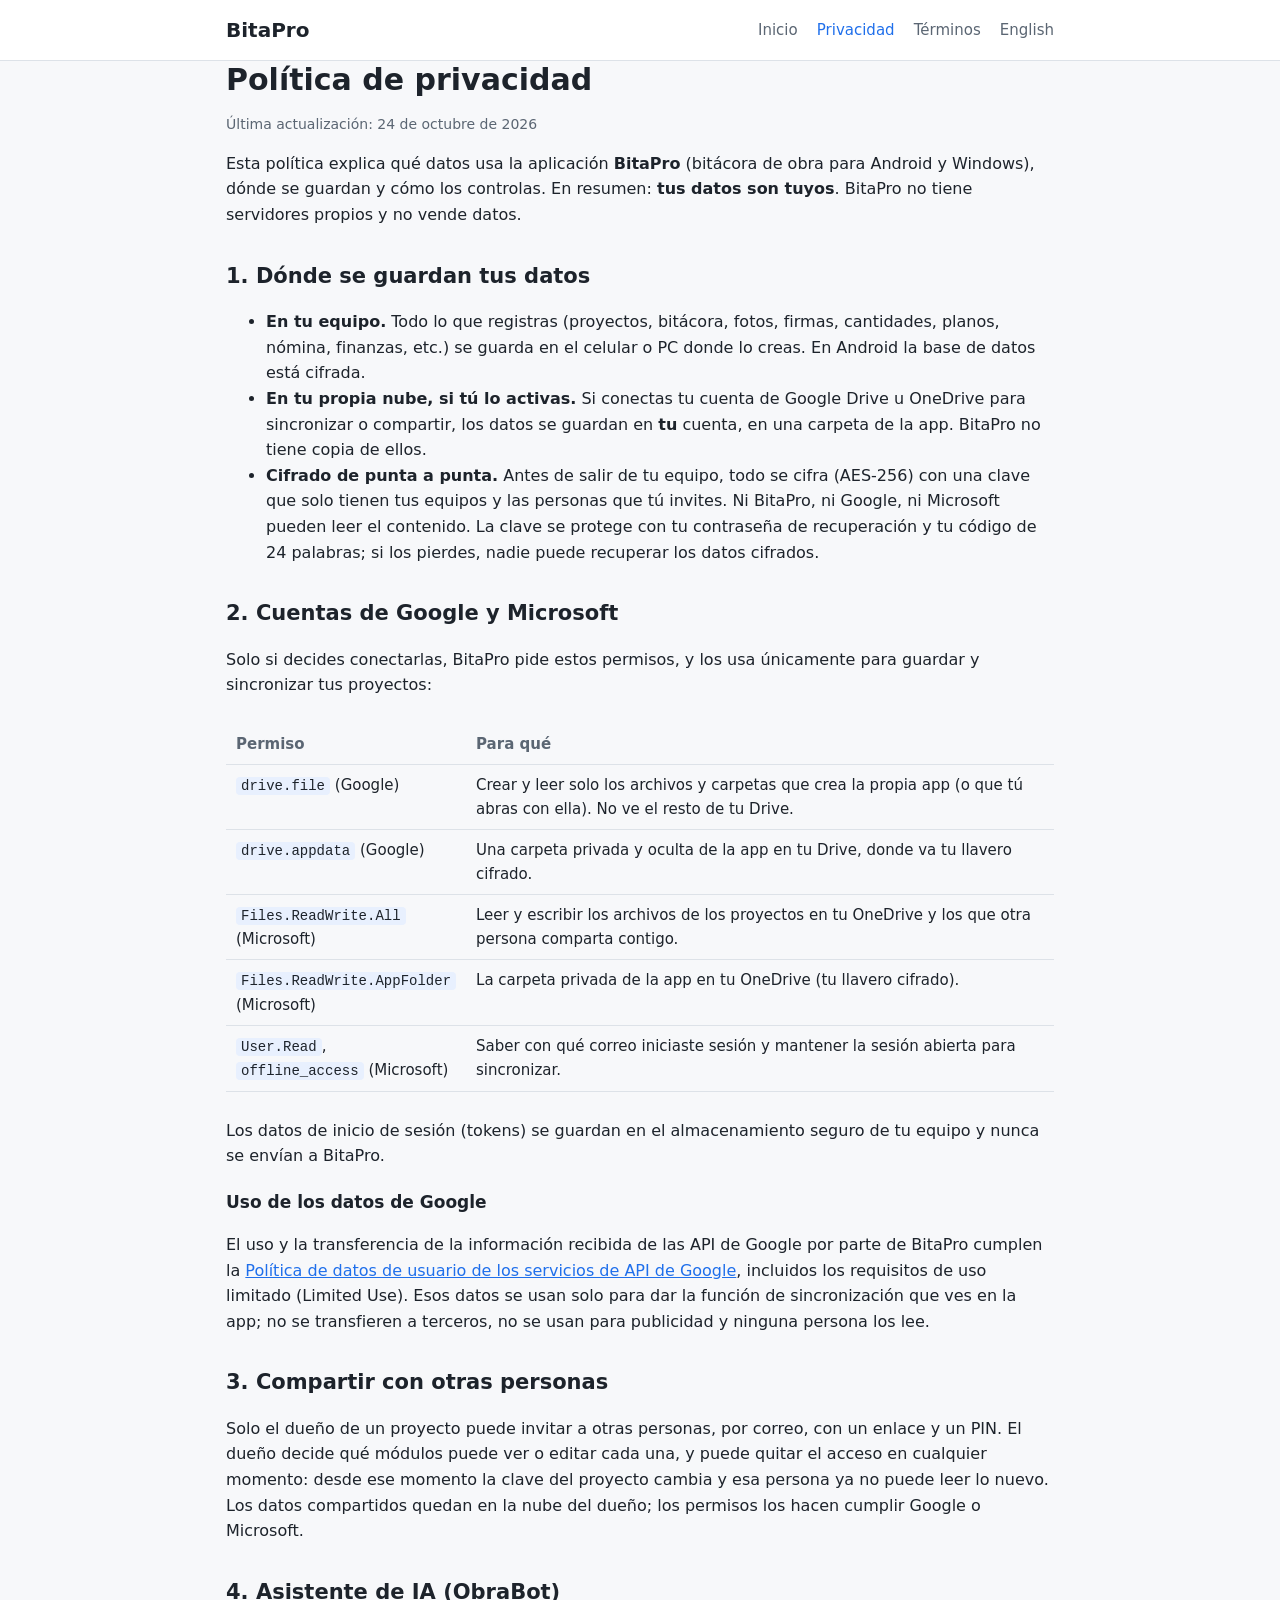
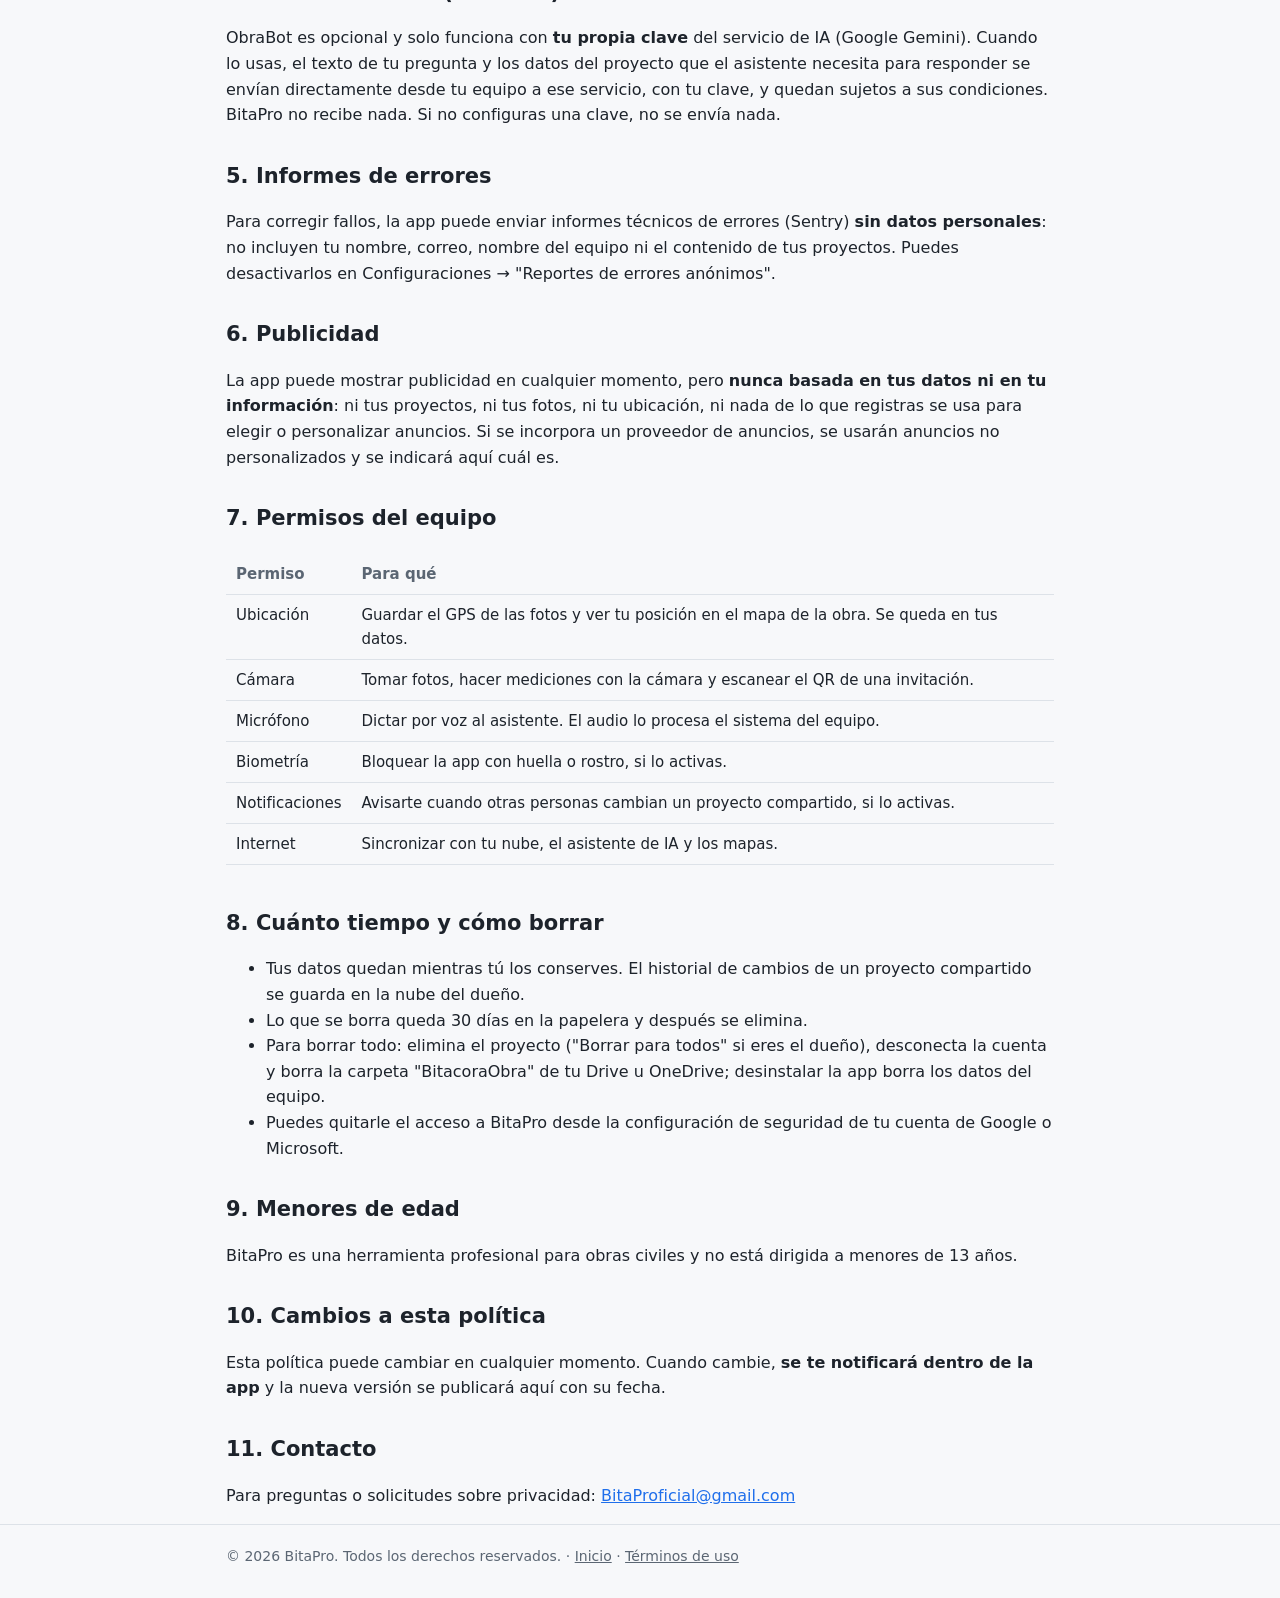
==== privacidad.html @ 8756f502 "Add files via upload" ====
<!doctype html>
<html lang="es">
<head>
<meta charset="utf-8">
<meta name="viewport" content="width=device-width, initial-scale=1">
<title>Política de privacidad · BitaPro</title>
<meta name="description" content="Qué datos usa BitaPro, dónde se guardan y cómo los controlas.">
<link rel="stylesheet" href="estilo.css">
</head>
<body>
<header><div class="contenedor">
  <a class="marca" href="index.html">BitaPro</a>
  <nav>
    <a href="index.html">Inicio</a>
    <a href="privacidad.html" aria-current="page">Privacidad</a>
    <a href="terminos.html">Términos</a>
    <a href="en/privacy.html" lang="en">English</a>
  </nav>
</div></header>

<main class="contenedor">
  <h1>Política de privacidad</h1>
  <p class="fecha">Última actualización: 24 de octubre de 2026</p>

  <p>Esta política explica qué datos usa la aplicación <strong>BitaPro</strong> (bitácora de obra para Android y Windows), dónde se guardan y cómo los controlas. En resumen: <strong>tus datos son tuyos</strong>. BitaPro no tiene servidores propios y no vende datos.</p>

  <h2>1. Dónde se guardan tus datos</h2>
  <ul>
    <li><strong>En tu equipo.</strong> Todo lo que registras (proyectos, bitácora, fotos, firmas, cantidades, planos, nómina, finanzas, etc.) se guarda en el celular o PC donde lo creas. En Android la base de datos está cifrada.</li>
    <li><strong>En tu propia nube, si tú lo activas.</strong> Si conectas tu cuenta de Google Drive u OneDrive para sincronizar o compartir, los datos se guardan en <strong>tu</strong> cuenta, en una carpeta de la app. BitaPro no tiene copia de ellos.</li>
    <li><strong>Cifrado de punta a punta.</strong> Antes de salir de tu equipo, todo se cifra (AES-256) con una clave que solo tienen tus equipos y las personas que tú invites. Ni BitaPro, ni Google, ni Microsoft pueden leer el contenido. La clave se protege con tu contraseña de recuperación y tu código de 24 palabras; si los pierdes, nadie puede recuperar los datos cifrados.</li>
  </ul>

  <h2>2. Cuentas de Google y Microsoft</h2>
  <p>Solo si decides conectarlas, BitaPro pide estos permisos, y los usa únicamente para guardar y sincronizar tus proyectos:</p>
  <div class="tabla"><table>
    <tr><th>Permiso</th><th>Para qué</th></tr>
    <tr><td><code>drive.file</code> (Google)</td><td>Crear y leer solo los archivos y carpetas que crea la propia app (o que tú abras con ella). No ve el resto de tu Drive.</td></tr>
    <tr><td><code>drive.appdata</code> (Google)</td><td>Una carpeta privada y oculta de la app en tu Drive, donde va tu llavero cifrado.</td></tr>
    <tr><td><code>Files.ReadWrite.All</code> (Microsoft)</td><td>Leer y escribir los archivos de los proyectos en tu OneDrive y los que otra persona comparta contigo.</td></tr>
    <tr><td><code>Files.ReadWrite.AppFolder</code> (Microsoft)</td><td>La carpeta privada de la app en tu OneDrive (tu llavero cifrado).</td></tr>
    <tr><td><code>User.Read</code>, <code>offline_access</code> (Microsoft)</td><td>Saber con qué correo iniciaste sesión y mantener la sesión abierta para sincronizar.</td></tr>
  </table></div>
  <p>Los datos de inicio de sesión (tokens) se guardan en el almacenamiento seguro de tu equipo y nunca se envían a BitaPro.</p>

  <h3>Uso de los datos de Google</h3>
  <p>El uso y la transferencia de la información recibida de las API de Google por parte de BitaPro cumplen la <a href="https://developers.google.com/terms/api-services-user-data-policy">Política de datos de usuario de los servicios de API de Google</a>, incluidos los requisitos de uso limitado (Limited Use). Esos datos se usan solo para dar la función de sincronización que ves en la app; no se transfieren a terceros, no se usan para publicidad y ninguna persona los lee.</p>

  <h2>3. Compartir con otras personas</h2>
  <p>Solo el dueño de un proyecto puede invitar a otras personas, por correo, con un enlace y un PIN. El dueño decide qué módulos puede ver o editar cada una, y puede quitar el acceso en cualquier momento: desde ese momento la clave del proyecto cambia y esa persona ya no puede leer lo nuevo. Los datos compartidos quedan en la nube del dueño; los permisos los hacen cumplir Google o Microsoft.</p>

  <h2>4. Asistente de IA (ObraBot)</h2>
  <p>ObraBot es opcional y solo funciona con <strong>tu propia clave</strong> del servicio de IA (Google Gemini). Cuando lo usas, el texto de tu pregunta y los datos del proyecto que el asistente necesita para responder se envían directamente desde tu equipo a ese servicio, con tu clave, y quedan sujetos a sus condiciones. BitaPro no recibe nada. Si no configuras una clave, no se envía nada.</p>

  <h2>5. Informes de errores</h2>
  <p>Para corregir fallos, la app puede enviar informes técnicos de errores (Sentry) <strong>sin datos personales</strong>: no incluyen tu nombre, correo, nombre del equipo ni el contenido de tus proyectos. Puedes desactivarlos en Configuraciones → "Reportes de errores anónimos".</p>

  <h2>6. Publicidad</h2>
  <p>La app puede mostrar publicidad en cualquier momento, pero <strong>nunca basada en tus datos ni en tu información</strong>: ni tus proyectos, ni tus fotos, ni tu ubicación, ni nada de lo que registras se usa para elegir o personalizar anuncios. Si se incorpora un proveedor de anuncios, se usarán anuncios no personalizados y se indicará aquí cuál es.</p>

  <h2>7. Permisos del equipo</h2>
  <div class="tabla"><table>
    <tr><th>Permiso</th><th>Para qué</th></tr>
    <tr><td>Ubicación</td><td>Guardar el GPS de las fotos y ver tu posición en el mapa de la obra. Se queda en tus datos.</td></tr>
    <tr><td>Cámara</td><td>Tomar fotos, hacer mediciones con la cámara y escanear el QR de una invitación.</td></tr>
    <tr><td>Micrófono</td><td>Dictar por voz al asistente. El audio lo procesa el sistema del equipo.</td></tr>
    <tr><td>Biometría</td><td>Bloquear la app con huella o rostro, si lo activas.</td></tr>
    <tr><td>Notificaciones</td><td>Avisarte cuando otras personas cambian un proyecto compartido, si lo activas.</td></tr>
    <tr><td>Internet</td><td>Sincronizar con tu nube, el asistente de IA y los mapas.</td></tr>
  </table></div>

  <h2>8. Cuánto tiempo y cómo borrar</h2>
  <ul>
    <li>Tus datos quedan mientras tú los conserves. El historial de cambios de un proyecto compartido se guarda en la nube del dueño.</li>
    <li>Lo que se borra queda 30 días en la papelera y después se elimina.</li>
    <li>Para borrar todo: elimina el proyecto ("Borrar para todos" si eres el dueño), desconecta la cuenta y borra la carpeta "BitacoraObra" de tu Drive u OneDrive; desinstalar la app borra los datos del equipo.</li>
    <li>Puedes quitarle el acceso a BitaPro desde la configuración de seguridad de tu cuenta de Google o Microsoft.</li>
  </ul>

  <h2>9. Menores de edad</h2>
  <p>BitaPro es una herramienta profesional para obras civiles y no está dirigida a menores de 13 años.</p>

  <h2>10. Cambios a esta política</h2>
  <p>Esta política puede cambiar en cualquier momento. Cuando cambie, <strong>se te notificará dentro de la app</strong> y la nueva versión se publicará aquí con su fecha.</p>

  <h2>11. Contacto</h2>
  <p>Para preguntas o solicitudes sobre privacidad: <a href="mailto:BitaProficial@gmail.com">BitaProficial@gmail.com</a></p>
</main>

<footer><div class="contenedor">
  © 2026 BitaPro. Todos los derechos reservados. · <a href="index.html">Inicio</a> · <a href="terminos.html">Términos de uso</a>
</div></footer>
</body>
</html>
---- estilo.css ----
:root {
  --fondo: #f7f8fa;
  --tarjeta: #ffffff;
  --texto: #1d232b;
  --suave: #5b6673;
  --borde: #dde2e8;
  --acento: #1f6feb;
  --acento-suave: #e8f0fe;
}
@media (prefers-color-scheme: dark) {
  :root {
    --fondo: #12161c;
    --tarjeta: #1a2028;
    --texto: #e7ebf0;
    --suave: #a3adb9;
    --borde: #2b333d;
    --acento: #6ea8fe;
    --acento-suave: #1d2b40;
  }
}
* { box-sizing: border-box; }
html { -webkit-text-size-adjust: 100%; }
body {
  margin: 0;
  background: var(--fondo);
  color: var(--texto);
  font: 16px/1.6 system-ui, -apple-system, "Segoe UI", Roboto, sans-serif;
}
.contenedor { max-width: 860px; margin: 0 auto; padding: 0 16px; }
header {
  background: var(--tarjeta);
  border-bottom: 1px solid var(--borde);
}
header .contenedor {
  display: flex; flex-wrap: wrap; align-items: center;
  justify-content: space-between; gap: 8px; padding-top: 14px; padding-bottom: 14px;
}
.marca { font-weight: 700; font-size: 20px; color: var(--texto); text-decoration: none; }
nav a { color: var(--suave); text-decoration: none; margin-left: 14px; font-size: 15px; }
nav a:hover, nav a[aria-current="page"] { color: var(--acento); }
main { padding: 28px 0 48px; }
h1 { font-size: 30px; line-height: 1.25; margin: 0 0 8px; }
h2 { font-size: 21px; margin: 32px 0 8px; }
h3 { font-size: 17px; margin: 20px 0 4px; }
p, li { color: var(--texto); }
.lema { color: var(--suave); font-size: 18px; margin: 0 0 24px; }
.fecha { color: var(--suave); font-size: 14px; }
a { color: var(--acento); }
.tarjetas { display: grid; grid-template-columns: repeat(auto-fit, minmax(230px, 1fr)); gap: 14px; margin: 18px 0; }
.tarjeta {
  background: var(--tarjeta); border: 1px solid var(--borde);
  border-radius: 12px; padding: 16px;
}
.tarjeta h3 { margin-top: 0; }
.tarjeta p { margin: 0; color: var(--suave); font-size: 15px; }
.destacado {
  background: var(--acento-suave); border-radius: 12px; padding: 14px 16px; margin: 18px 0;
}
table { width: 100%; border-collapse: collapse; margin: 10px 0; font-size: 15px; }
th, td { text-align: left; padding: 8px 10px; border-bottom: 1px solid var(--borde); vertical-align: top; }
th { color: var(--suave); font-weight: 600; }
.tabla { overflow-x: auto; }
code { font-size: 14px; background: var(--acento-suave); padding: 1px 5px; border-radius: 4px; overflow-wrap: anywhere; }
footer { border-top: 1px solid var(--borde); color: var(--suave); font-size: 14px; padding: 20px 0 32px; }
footer a { color: var(--suave); }
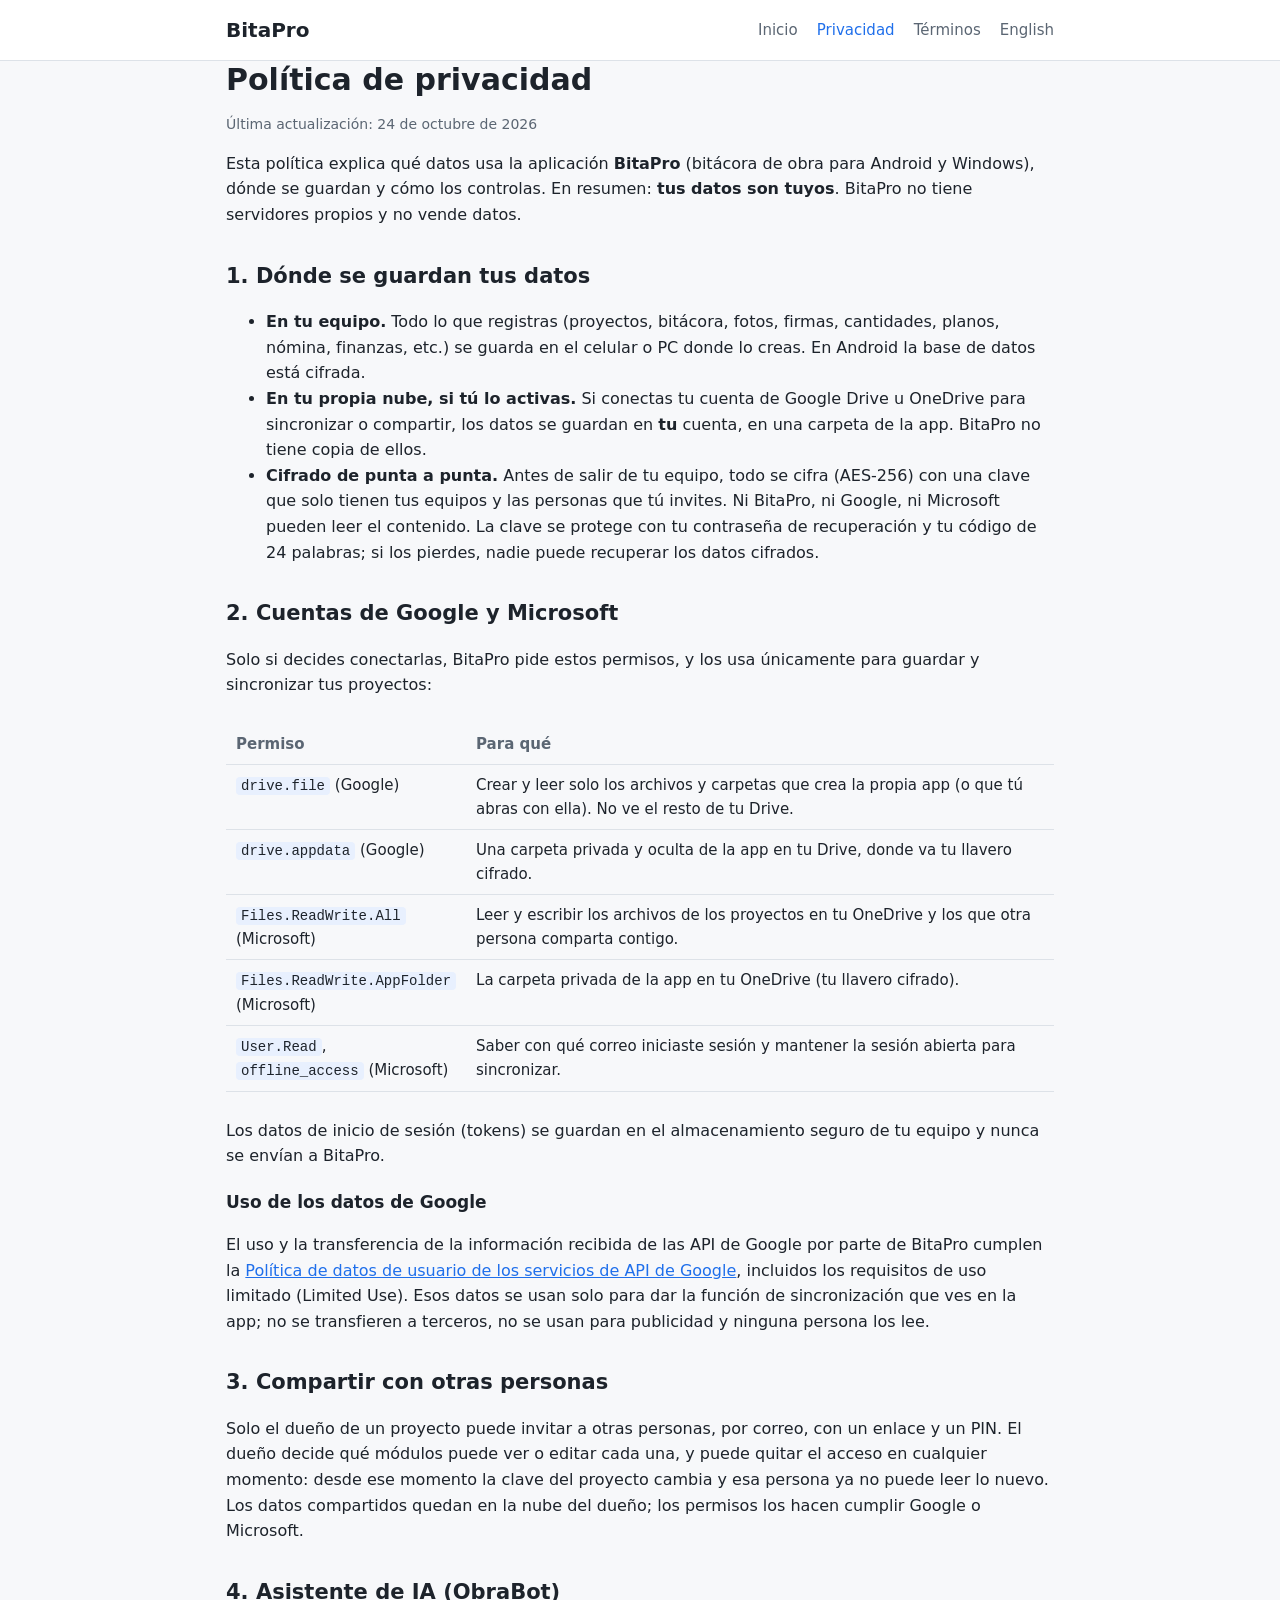
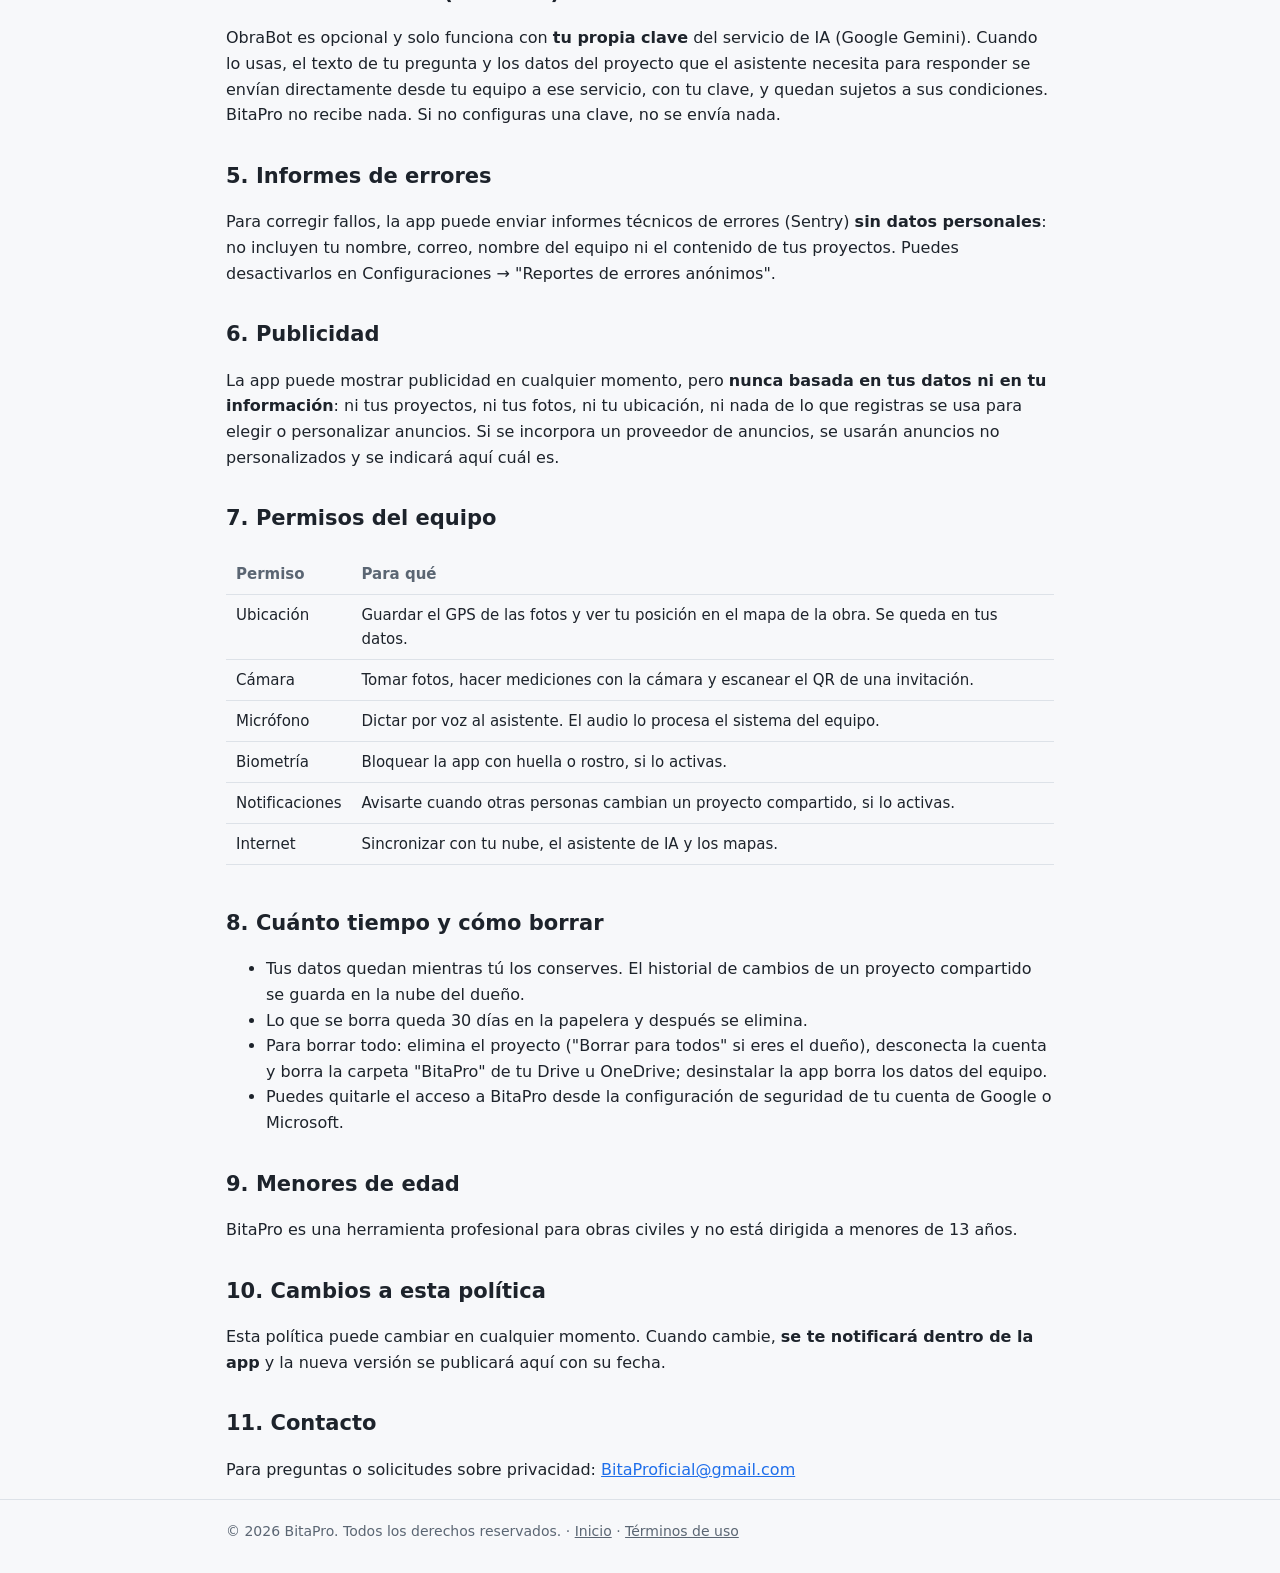
==== commit 9d2f2c65: "Add files via upload" ====
--- a/privacidad.html
+++ b/privacidad.html
@@ -73,7 +73,7 @@
   <ul>
     <li>Tus datos quedan mientras tú los conserves. El historial de cambios de un proyecto compartido se guarda en la nube del dueño.</li>
     <li>Lo que se borra queda 30 días en la papelera y después se elimina.</li>
-    <li>Para borrar todo: elimina el proyecto ("Borrar para todos" si eres el dueño), desconecta la cuenta y borra la carpeta "BitacoraObra" de tu Drive u OneDrive; desinstalar la app borra los datos del equipo.</li>
+    <li>Para borrar todo: elimina el proyecto ("Borrar para todos" si eres el dueño), desconecta la cuenta y borra la carpeta "BitaPro" de tu Drive u OneDrive; desinstalar la app borra los datos del equipo.</li>
     <li>Puedes quitarle el acceso a BitaPro desde la configuración de seguridad de tu cuenta de Google o Microsoft.</li>
   </ul>
 
